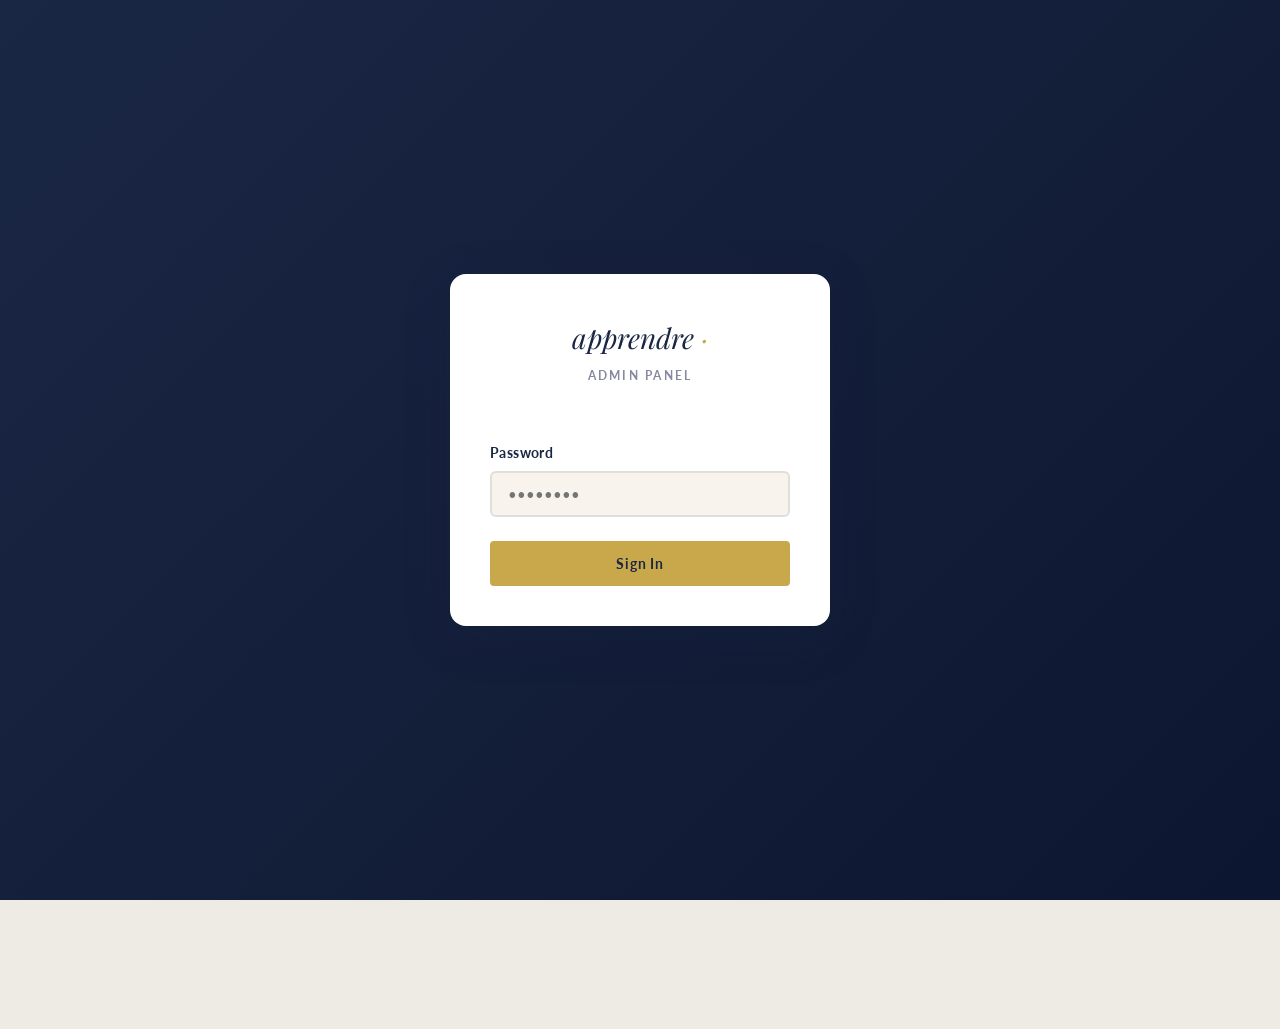
==== admin.html @ 5c2a2ac6 "Initial website build" ====
<!DOCTYPE html>
<html lang="en">
<head>
  <meta charset="UTF-8" />
  <meta name="viewport" content="width=device-width, initial-scale=1.0" />
  <title>Admin — Apprendre</title>
  <!-- Prevent search engines from indexing this page -->
  <meta name="robots" content="noindex, nofollow" />
  <link rel="stylesheet" href="css/style.css" />
  <style>
    /* ── Admin layout ── */
    body { background: #eeeae4; margin: 0; padding: 0; }

    .admin-layout {
      display: grid;
      grid-template-columns: 240px 1fr;
      min-height: 100vh;
    }

    /* ── Sidebar ── */
    .admin-sidebar {
      background: var(--navy);
      position: fixed;
      top: 0; left: 0;
      height: 100vh;
      width: 240px;
      display: flex;
      flex-direction: column;
      overflow-y: auto;
      z-index: 100;
    }

    .sidebar-logo {
      padding: 1.5rem 1.75rem 1.25rem;
      border-bottom: 1px solid rgba(201,168,76,.15);
      font-family: 'Playfair Display', serif;
      font-size: 1.3rem;
      color: var(--cream);
      font-style: italic;
      letter-spacing: .01em;
    }
    .sidebar-logo span { color: var(--gold); }
    .sidebar-logo small {
      display: block;
      font-family: 'Lato', sans-serif;
      font-size: .68rem;
      font-style: normal;
      font-weight: 700;
      letter-spacing: .18em;
      text-transform: uppercase;
      color: rgba(248,244,237,.35);
      margin-top: .2rem;
    }

    .sidebar-nav { padding: 1.25rem 0; flex: 1; }
    .sidebar-nav-label {
      font-size: .68rem; font-weight: 700; letter-spacing: .18em;
      text-transform: uppercase; color: rgba(248,244,237,.3);
      padding: 1rem 1.75rem .4rem;
    }
    .sidebar-nav a {
      display: flex; align-items: center; gap: .7rem;
      padding: .7rem 1.75rem;
      color: rgba(248,244,237,.6);
      font-size: .875rem; font-weight: 400;
      transition: all var(--transition);
      text-decoration: none;
    }
    .sidebar-nav a:hover, .sidebar-nav a.active {
      background: rgba(201,168,76,.1);
      color: var(--gold);
      border-right: 3px solid var(--gold);
    }
    .sidebar-nav .nav-icon { font-size: 1rem; flex-shrink: 0; }

    .sidebar-bottom {
      border-top: 1px solid rgba(255,255,255,.07);
      padding: .75rem 0;
    }
    .sidebar-bottom a {
      display: flex; align-items: center; gap: .7rem;
      padding: .65rem 1.75rem;
      color: rgba(248,244,237,.5);
      font-size: .875rem;
      transition: color var(--transition);
      text-decoration: none;
    }
    .sidebar-bottom a:hover { color: var(--gold); }

    /* ── Main content ── */
    .admin-main {
      margin-left: 240px;
      display: flex;
      flex-direction: column;
      min-height: 100vh;
    }

    .admin-topbar {
      background: var(--white);
      padding: 1rem 2rem;
      display: flex;
      align-items: center;
      justify-content: space-between;
      box-shadow: 0 1px 0 rgba(26,39,68,.07);
      position: sticky;
      top: 0;
      z-index: 50;
    }
    .admin-topbar h1 { font-size: 1.25rem; color: var(--navy); }
    .topbar-user {
      display: flex; align-items: center; gap: .75rem;
      font-size: .85rem; color: var(--text-light);
    }
    .topbar-avatar {
      width: 34px; height: 34px; border-radius: 50%;
      background: var(--navy);
      display: flex; align-items: center; justify-content: center;
      color: var(--gold);
      font-family: 'Playfair Display', serif;
      font-weight: 700; font-size: 1rem;
    }

    .admin-content { padding: 2rem; flex: 1; }

    .admin-section { display: none; }
    .admin-section.active { display: block; }

    /* ── Stat cards ── */
    .stats-grid {
      display: grid;
      grid-template-columns: repeat(auto-fit, minmax(180px, 1fr));
      gap: 1.25rem;
      margin-bottom: 2rem;
    }
    .stat-card {
      background: var(--white); border-radius: 10px;
      padding: 1.5rem; box-shadow: var(--shadow-sm);
      display: flex; align-items: center; gap: 1rem;
    }
    .stat-card-icon {
      width: 48px; height: 48px; border-radius: 10px;
      display: flex; align-items: center; justify-content: center;
      font-size: 1.4rem; flex-shrink: 0;
    }
    .icon-navy  { background: rgba(26,39,68,.08); }
    .icon-gold  { background: rgba(201,168,76,.12); }
    .icon-blue  { background: rgba(59,130,246,.1); }
    .icon-amber { background: rgba(234,179,8,.1); }
    .stat-card-value {
      font-family: 'Playfair Display', serif;
      font-size: 1.75rem; color: var(--navy); line-height: 1;
    }
    .stat-card-label { font-size: .78rem; color: var(--text-light); margin-top: .2rem; }

    /* ── Table card ── */
    .table-card {
      background: var(--white);
      border-radius: 10px;
      box-shadow: var(--shadow-sm);
      overflow: hidden;
    }
    .table-card-header {
      display: flex; align-items: center; justify-content: space-between;
      padding: 1.1rem 1.5rem;
      border-bottom: 1px solid rgba(26,39,68,.06);
      flex-wrap: wrap; gap: .75rem;
    }
    .table-card-header h3 { font-size: 1rem; color: var(--navy); }

    .table-card-actions { display: flex; gap: .6rem; align-items: center; }

    .table-wrap { overflow-x: auto; }

    table { width: 100%; border-collapse: collapse; }
    thead th {
      font-size: .72rem; font-weight: 700; letter-spacing: .1em;
      text-transform: uppercase; color: var(--text-light);
      padding: .75rem 1.25rem; text-align: left;
      background: rgba(26,39,68,.02);
      border-bottom: 1px solid rgba(26,39,68,.06);
      white-space: nowrap;
    }
    tbody td {
      padding: .9rem 1.25rem;
      font-size: .875rem; color: var(--text-mid);
      border-bottom: 1px solid rgba(26,39,68,.04);
      vertical-align: middle;
    }
    tbody tr:last-child td { border-bottom: none; }
    tbody tr:hover { background: rgba(201,168,76,.03); }

    .course-title-cell strong { color: var(--navy); font-size: .9rem; display: block; }
    .course-title-cell span   { font-size: .78rem; color: var(--text-light); }

    /* ── Inline badges ── */
    .badge-sm {
      display: inline-block; padding: .15rem .55rem; border-radius: 20px;
      font-size: .68rem; font-weight: 700; letter-spacing: .04em; text-transform: uppercase;
    }
    .badge-sm.delf            { background: rgba(201,168,76,.14); color: #7a5500; }
    .badge-sm.casual          { background: rgba(34,197,94,.1);   color: #166534; }
    .badge-sm.school-tutoring { background: rgba(139,92,246,.1);  color: #5b21b6; }
    .badge-sm.tef             { background: rgba(59,130,246,.1);  color: #1e40af; }
    .badge-sm.type-ongoing-batch { background: rgba(26,39,68,.08); color: var(--navy); }
    .badge-sm.type-individual    { background: rgba(59,130,246,.08); color: #1e40af; }
    .badge-sm.type-upcoming      { background: rgba(234,179,8,.1);  color: #92400e; }

    .badge-open   { background: rgba(34,197,94,.12); color: #166534; }
    .badge-closed { background: rgba(239,68,68,.08); color: #b91c1c; }

    /* ── Action buttons ── */
    .action-btns { display: flex; gap: .4rem; }
    .action-btn {
      padding: .28rem .65rem; font-size: .75rem;
      border-radius: 4px; cursor: pointer;
      border: 1px solid transparent; font-weight: 700;
      transition: all var(--transition); font-family: 'Lato', sans-serif;
    }
    .action-btn-edit   { background: rgba(26,39,68,.07); color: var(--navy); border-color: rgba(26,39,68,.1); }
    .action-btn-delete { background: rgba(239,68,68,.07); color: #b91c1c;    border-color: rgba(239,68,68,.12); }
    .action-btn-edit:hover   { background: var(--navy); color: var(--white); }
    .action-btn-delete:hover { background: #b91c1c; color: var(--white); }

    /* ── Toggle switch ── */
    .toggle-wrap { display: flex; align-items: center; gap: .75rem; }
    .toggle-wrap label { font-size: .875rem; color: var(--text-mid); font-weight: 400; cursor: pointer; }
    .toggle { position: relative; display: inline-block; width: 44px; height: 24px; flex-shrink: 0; }
    .toggle input { opacity: 0; width: 0; height: 0; }
    .toggle-slider {
      position: absolute; cursor: pointer; inset: 0;
      background: rgba(26,39,68,.15); border-radius: 24px; transition: .2s;
    }
    .toggle-slider::before {
      content: ''; position: absolute;
      height: 18px; width: 18px; left: 3px; bottom: 3px;
      background: var(--white); border-radius: 50%; transition: .2s;
      box-shadow: 0 1px 3px rgba(0,0,0,.2);
    }
    .toggle input:checked + .toggle-slider { background: var(--gold); }
    .toggle input:checked + .toggle-slider::before { transform: translateX(20px); }

    /* ── JSON Export Panel ── */
    .json-panel {
      margin-top: 2rem;
      background: var(--white);
      border-radius: 10px;
      box-shadow: var(--shadow-sm);
      overflow: hidden;
    }
    .json-panel-header {
      display: flex; align-items: center; justify-content: space-between;
      padding: 1.1rem 1.5rem;
      border-bottom: 1px solid rgba(26,39,68,.07);
    }
    .json-panel-header h3 { font-size: 1rem; color: var(--navy); }
    .json-close {
      background: none; border: none; font-size: 1.5rem;
      cursor: pointer; color: var(--text-light); line-height: 1;
      padding: 0; transition: color var(--transition);
    }
    .json-close:hover { color: var(--navy); }
    .json-note {
      background: rgba(201,168,76,.07);
      border-left: 4px solid var(--gold);
      padding: 1rem 1.5rem;
      font-size: .875rem;
      color: var(--text-mid);
      line-height: 1.65;
    }
    .json-note strong { color: var(--navy); }
    .json-note code {
      background: rgba(26,39,68,.08);
      padding: .1rem .35rem;
      border-radius: 3px;
      font-size: .85em;
      color: var(--navy);
    }
    .json-textarea {
      display: block;
      width: 100%;
      height: 340px;
      font-family: 'Courier New', Courier, monospace;
      font-size: .8rem;
      padding: 1.25rem 1.5rem;
      border: none;
      border-top: 1px solid rgba(26,39,68,.07);
      border-bottom: 1px solid rgba(26,39,68,.07);
      resize: vertical;
      color: var(--text-dark);
      background: rgba(26,39,68,.015);
      outline: none;
      line-height: 1.55;
      box-sizing: border-box;
    }
    .json-actions {
      display: flex; gap: .75rem;
      padding: 1.1rem 1.5rem;
      justify-content: flex-end;
    }

    /* ── Login overlay ── */
    #loginOverlay {
      position: fixed; inset: 0;
      background: linear-gradient(135deg, var(--navy) 0%, #0d1630 100%);
      display: flex; align-items: center; justify-content: center;
      z-index: 9999; padding: 1rem;
    }
    #loginBox {
      background: var(--white);
      border-radius: 16px;
      padding: 2.5rem;
      width: 100%;
      max-width: 380px;
      box-shadow: var(--shadow-lg);
    }
    .login-logo {
      text-align: center;
      margin-bottom: 2rem;
    }
    .login-logo .brand {
      font-family: 'Playfair Display', serif;
      font-size: 1.75rem;
      color: var(--navy);
      font-style: italic;
    }
    .login-logo .brand span { color: var(--gold); }
    .login-logo p {
      font-size: .78rem;
      font-weight: 700;
      letter-spacing: .18em;
      text-transform: uppercase;
      color: var(--text-light);
      margin-top: .2rem;
    }

    .login-error {
      font-size: .82rem;
      color: #b91c1c;
      text-align: center;
      min-height: 1.2em;
      margin-bottom: .5rem;
    }

    @keyframes shake {
      0%, 100% { transform: translateX(0); }
      20%       { transform: translateX(-8px); }
      40%       { transform: translateX(8px); }
      60%       { transform: translateX(-5px); }
      80%       { transform: translateX(5px); }
    }
    .shake { animation: shake .45s ease; }

    /* ── Modal ── */
    .modal-overlay {
      position: fixed; inset: 0;
      background: rgba(10,15,30,.6);
      z-index: 2000;
      display: none; align-items: center; justify-content: center; padding: 1rem;
    }
    .modal-overlay.open { display: flex; }
    .modal {
      background: var(--white); border-radius: 12px;
      width: 100%; max-width: 580px;
      max-height: 90vh; overflow-y: auto;
      box-shadow: var(--shadow-lg);
    }
    .modal-header {
      display: flex; align-items: center; justify-content: space-between;
      padding: 1.35rem 1.75rem;
      border-bottom: 1px solid rgba(26,39,68,.08);
      position: sticky; top: 0; background: var(--white); z-index: 1;
    }
    .modal-header h3 { font-size: 1.15rem; color: var(--navy); }
    .modal-close {
      background: none; border: none; font-size: 1.5rem;
      cursor: pointer; color: var(--text-light); line-height: 1; padding: 0;
    }
    .modal-close:hover { color: var(--navy); }
    .modal-body { padding: 1.75rem; }
    .modal-footer {
      padding: 1.1rem 1.75rem;
      border-top: 1px solid rgba(26,39,68,.08);
      display: flex; justify-content: flex-end; gap: .6rem;
    }

    /* ── Responsive ── */
    @media (max-width: 768px) {
      .admin-layout { grid-template-columns: 1fr; }
      .admin-sidebar { width: 100%; height: auto; position: relative; }
      .admin-main { margin-left: 0; }
    }
  </style>
</head>
<body>

  <!-- ════════════════════════════════════════════════
       LOGIN OVERLAY
       Password: apprendre2026
       Stored as SHA-256: 0495c2807471a7ac98d62ff6d716cfb844ec7304da061660eccb9801cb75e054
       To change password: run sha256('new-password') in DevTools and update PASS_HASH below
  ═════════════════════════════════════════════════ -->
  <div id="loginOverlay">
    <div id="loginBox">
      <div class="login-logo">
        <div class="brand"><em>apprendre</em> <span>·</span></div>
        <p>Admin Panel</p>
      </div>
      <form id="loginForm" novalidate autocomplete="off">
        <div class="login-error" id="loginError"></div>
        <div class="form-group">
          <label for="adminPass">Password</label>
          <input type="password" id="adminPass" placeholder="••••••••"
            autocomplete="current-password" required />
        </div>
        <button type="submit" class="btn btn-primary" style="width:100%;margin-top:.25rem" id="loginBtn">
          Sign In
        </button>
      </form>
    </div>
  </div>

  <!-- ════════════════════════════════════════════════
       ADMIN SHELL (hidden until authenticated)
  ═════════════════════════════════════════════════ -->
  <div class="admin-layout" id="adminShell" style="visibility:hidden">

    <!-- Sidebar -->
    <aside class="admin-sidebar">
      <div class="sidebar-logo">
        <em>apprendre</em> <span>·</span>
        <small>Admin Panel</small>
      </div>
      <nav class="sidebar-nav">
        <p class="sidebar-nav-label">Main</p>
        <a href="#" data-section="dashboardSection" class="active">
          <span class="nav-icon">📊</span> Dashboard
        </a>
        <a href="#" data-section="coursesSection">
          <span class="nav-icon">📚</span> Courses
        </a>
      </nav>
      <div class="sidebar-bottom">
        <a href="index.html" target="_blank" rel="noopener">
          <span class="nav-icon">🌐</span> View Site
        </a>
        <a href="#" onclick="logout(); return false;">
          <span class="nav-icon">🚪</span> Sign Out
        </a>
      </div>
    </aside>

    <!-- Main -->
    <main class="admin-main">

      <div class="admin-topbar">
        <h1 id="adminPageTitle">Dashboard</h1>
        <div class="topbar-user">
          <span>Logged in as Admin</span>
          <div class="topbar-avatar">A</div>
        </div>
      </div>

      <div class="admin-content">

        <!-- ── Dashboard ── -->
        <div class="admin-section active" id="dashboardSection">
          <div class="stats-grid">
            <div class="stat-card">
              <div class="stat-card-icon icon-navy">📚</div>
              <div>
                <div class="stat-card-value" id="statTotal">—</div>
                <div class="stat-card-label">Total Courses</div>
              </div>
            </div>
            <div class="stat-card">
              <div class="stat-card-icon icon-gold">▶</div>
              <div>
                <div class="stat-card-value" id="statOngoing">—</div>
                <div class="stat-card-label">Ongoing Batches</div>
              </div>
            </div>
            <div class="stat-card">
              <div class="stat-card-icon icon-blue">👤</div>
              <div>
                <div class="stat-card-value" id="statIndividual">—</div>
                <div class="stat-card-label">Individual Classes</div>
              </div>
            </div>
            <div class="stat-card">
              <div class="stat-card-icon icon-amber">🔜</div>
              <div>
                <div class="stat-card-value" id="statUpcoming">—</div>
                <div class="stat-card-label">Upcoming</div>
              </div>
            </div>
          </div>

          <div class="table-card">
            <div class="table-card-header">
              <h3>All Courses — Quick View</h3>
              <button class="btn btn-navy" onclick="switchSection('coursesSection')"
                style="padding:.4rem 1rem;font-size:.8rem">Manage →</button>
            </div>
            <div class="table-wrap">
              <table>
                <thead>
                  <tr>
                    <th>Title</th>
                    <th>Category</th>
                    <th>Type</th>
                    <th>Admissions</th>
                  </tr>
                </thead>
                <tbody id="dashCoursesBody">
                  <tr><td colspan="4" style="text-align:center;padding:2rem;color:var(--text-light)">Loading…</td></tr>
                </tbody>
              </table>
            </div>
          </div>
        </div>

        <!-- ── Courses ── -->
        <div class="admin-section" id="coursesSection">
          <div class="table-card">
            <div class="table-card-header">
              <h3>All Courses</h3>
              <div class="table-card-actions">
                <button class="btn btn-primary" onclick="openAddModal()"
                  style="padding:.5rem 1.1rem;font-size:.85rem">+ Add New Course</button>
                <button class="btn btn-navy" onclick="generateJson()"
                  style="padding:.5rem 1.1rem;font-size:.85rem">⬇ Generate JSON</button>
              </div>
            </div>
            <div class="table-wrap">
              <table>
                <thead>
                  <tr>
                    <th>Title</th>
                    <th>Category</th>
                    <th>Type</th>
                    <th>Date Range</th>
                    <th>Admissions</th>
                    <th>Actions</th>
                  </tr>
                </thead>
                <tbody id="adminCoursesBody">
                  <tr><td colspan="6" style="text-align:center;padding:2rem;color:var(--text-light)">Loading…</td></tr>
                </tbody>
              </table>
            </div>
          </div>

          <!-- ════════════════════════════════════════
               JSON EXPORT PANEL
               NOTE FOR DEVELOPERS:
               GitHub Pages serves static files — there is no server-side write capability.
               Clicking "Download courses.json" saves the updated JSON to your local machine.
               To publish your changes:
                 1. Download the file using the button below
                 2. Replace data/courses.json in your repository
                    (drag-and-drop on GitHub.com → your repo → data/ folder works perfectly)
                 3. Commit the change — the live site will update automatically.
          ══════════════════════════════════════════ -->
          <div id="jsonPanel" style="display:none">
            <div class="json-panel">
              <div class="json-panel-header">
                <h3>Generated courses.json</h3>
                <button class="json-close" onclick="closeJsonPanel()" aria-label="Close">&times;</button>
              </div>
              <div class="json-note">
                <strong>ℹ GitHub Pages is static</strong> — this panel cannot write files directly to the server.
                To save your changes, download the file below and commit <code>data/courses.json</code>
                to your repository. On GitHub.com you can drag-and-drop the file onto the
                <code>data/</code> folder in your repo to replace it in one step.
              </div>
              <textarea id="jsonOutput" class="json-textarea" readonly spellcheck="false"
                aria-label="Generated courses.json content"></textarea>
              <div class="json-actions">
                <button class="btn btn-outline" onclick="copyJson()"
                  style="color:var(--navy);border-color:rgba(26,39,68,.2)">
                  Copy to Clipboard
                </button>
                <button class="btn btn-primary" onclick="downloadJson()">
                  ⬇ Download courses.json
                </button>
              </div>
            </div>
          </div>

        </div>
      </div><!-- /admin-content -->
    </main>
  </div><!-- /admin-layout -->

  <!-- ════════════════════════════════════════════════
       COURSE EDIT / ADD MODAL
  ═════════════════════════════════════════════════ -->
  <div class="modal-overlay" id="courseModal" role="dialog" aria-modal="true" aria-labelledby="courseModalTitle">
    <div class="modal">
      <div class="modal-header">
        <h3 id="courseModalTitle">Add New Course</h3>
        <button class="modal-close" onclick="closeCourseModal()" aria-label="Close">&times;</button>
      </div>
      <div class="modal-body">
        <form id="courseForm" novalidate>
          <!-- Hidden: stores the ID when editing -->
          <input type="hidden" id="fId" />

          <div class="form-group">
            <label for="fTitle">Title *</label>
            <input type="text" id="fTitle" required placeholder="e.g. DELF Junior A2" />
          </div>

          <div class="form-row">
            <div class="form-group">
              <label for="fCategory">Category *</label>
              <select id="fCategory">
                <option value="delf">DELF</option>
                <option value="tef">TEF / TCF</option>
                <option value="school-tutoring">School Tutoring</option>
                <option value="casual">Casual French</option>
              </select>
            </div>
            <div class="form-group">
              <label for="fType">Type *</label>
              <select id="fType">
                <option value="ongoing-batch">Ongoing Batch</option>
                <option value="individual">Individual Class</option>
                <option value="upcoming">Upcoming</option>
              </select>
            </div>
          </div>

          <div class="form-row">
            <div class="form-group">
              <label for="fStart">Start Date</label>
              <input type="month" id="fStart" />
            </div>
            <div class="form-group">
              <label for="fEnd">End Date</label>
              <input type="month" id="fEnd" />
            </div>
          </div>

          <div class="form-group">
            <label for="fDesc">Description *</label>
            <textarea id="fDesc" rows="4" required
              placeholder="Describe the course content, goals, and structure…"></textarea>
          </div>

          <div class="form-row">
            <div class="form-group">
              <label for="fAgeGroup">Age Group *</label>
              <select id="fAgeGroup">
                <option value="junior">Junior (children)</option>
                <option value="adult">Adult</option>
                <option value="all">All ages</option>
                <option value="school">School students</option>
              </select>
            </div>
            <div class="form-group" style="display:flex;flex-direction:column;justify-content:flex-end">
              <label style="margin-bottom:.6rem">Open for Admissions</label>
              <div class="toggle-wrap">
                <label class="toggle" aria-label="Open for admissions toggle">
                  <input type="checkbox" id="fAdmission" />
                  <span class="toggle-slider"></span>
                </label>
                <label for="fAdmission" style="cursor:pointer">Currently accepting students</label>
              </div>
            </div>
          </div>

        </form>
      </div>
      <div class="modal-footer">
        <button type="button" class="btn btn-outline" onclick="closeCourseModal()"
          style="color:var(--navy);border-color:rgba(26,39,68,.2)">Cancel</button>
        <button type="submit" form="courseForm" class="btn btn-primary">Save Course</button>
      </div>
    </div>
  </div>

  <script>
    /* ============================================================
       ADMIN PANEL — all logic self-contained (no external JS deps)
       Password: apprendre2026
       SHA-256 hash stored below. To change password:
         1. Open DevTools console (F12)
         2. Run: sha256('your-new-password').then(h => console.log(h))
         3. Replace PASS_HASH with the result
    ============================================================ */

    const PASS_HASH = '0495c2807471a7ac98d62ff6d716cfb844ec7304da061660eccb9801cb75e054';

    /* ── State ── */
    let adminCourses = [];
    let editingId    = null;

    /* ── SHA-256 via Web Crypto API ── */
    async function sha256(str) {
      const buf = await crypto.subtle.digest('SHA-256', new TextEncoder().encode(str));
      return Array.from(new Uint8Array(buf))
        .map(b => b.toString(16).padStart(2, '0'))
        .join('');
    }

    /* ── Boot: check session ── */
    if (sessionStorage.getItem('admin_auth') === '1') {
      showShell();
      loadCourses();
    } else {
      document.getElementById('loginOverlay').style.display = 'flex';
    }

    /* ── Login form ── */
    document.getElementById('loginForm').addEventListener('submit', async e => {
      e.preventDefault();
      const btn = document.getElementById('loginBtn');
      const errEl = document.getElementById('loginError');
      errEl.textContent = '';
      btn.textContent = 'Checking…';
      btn.disabled = true;

      const entered = document.getElementById('adminPass').value;
      const hash    = await sha256(entered);

      if (hash === PASS_HASH) {
        sessionStorage.setItem('admin_auth', '1');
        document.getElementById('loginOverlay').style.display = 'none';
        showShell();
        await loadCourses();
      } else {
        const box = document.getElementById('loginBox');
        box.classList.add('shake');
        setTimeout(() => box.classList.remove('shake'), 500);
        errEl.textContent = 'Incorrect password. Please try again.';
        document.getElementById('adminPass').value = '';
        document.getElementById('adminPass').focus();
        btn.textContent = 'Sign In';
        btn.disabled = false;
      }
    });

    function showShell() {
      document.getElementById('adminShell').style.visibility = 'visible';
    }

    function logout() {
      sessionStorage.removeItem('admin_auth');
      location.reload();
    }

    /* ── Load courses from JSON ── */
    async function loadCourses() {
      try {
        const res  = await fetch('data/courses.json');
        if (!res.ok) throw new Error('Fetch failed');
        const data = await res.json();
        adminCourses = data.courses;
        renderDashboard();
        renderCoursesTable();
      } catch (err) {
        console.error(err);
        showToast('Could not load data/courses.json', 'error');
      }
    }

    /* ── Labels ── */
    const CAT_LABELS  = { delf: 'DELF', casual: 'Casual French', 'school-tutoring': 'School Tutoring', tef: 'TEF / TCF' };
    const TYPE_LABELS = { 'ongoing-batch': 'Ongoing Batch', individual: 'Individual', upcoming: 'Upcoming' };

    /* ── Dashboard ── */
    function renderDashboard() {
      document.getElementById('statTotal').textContent      = adminCourses.length;
      document.getElementById('statOngoing').textContent    = adminCourses.filter(c => c.type === 'ongoing-batch').length;
      document.getElementById('statIndividual').textContent = adminCourses.filter(c => c.type === 'individual').length;
      document.getElementById('statUpcoming').textContent   = adminCourses.filter(c => c.type === 'upcoming').length;

      const tbody = document.getElementById('dashCoursesBody');
      tbody.innerHTML = adminCourses.map(c => `
        <tr>
          <td><strong style="color:var(--navy)">${c.title}</strong></td>
          <td><span class="badge-sm ${c.category}">${CAT_LABELS[c.category] || c.category}</span></td>
          <td><span class="badge-sm type-${c.type}">${TYPE_LABELS[c.type] || c.type}</span></td>
          <td>
            <span class="badge badge-sm ${c.openForAdmission ? 'badge-open badge-active' : 'badge-closed badge-inactive'}">
              ${c.openForAdmission ? 'Open' : 'Closed'}
            </span>
          </td>
        </tr>`).join('');
    }

    /* ── Courses table ── */
    function renderCoursesTable() {
      const tbody = document.getElementById('adminCoursesBody');
      if (adminCourses.length === 0) {
        tbody.innerHTML = '<tr><td colspan="6" style="text-align:center;padding:2rem;color:var(--text-light)">No courses yet. Click "+ Add New Course" to begin.</td></tr>';
        return;
      }
      tbody.innerHTML = adminCourses.map(c => `
        <tr>
          <td class="course-title-cell">
            <strong>${c.title}</strong>
            <span>${truncate(c.description, 60)}</span>
          </td>
          <td><span class="badge-sm ${c.category}">${CAT_LABELS[c.category] || c.category}</span></td>
          <td><span class="badge-sm type-${c.type}">${TYPE_LABELS[c.type] || c.type}</span></td>
          <td style="white-space:nowrap;font-size:.82rem">${fmtDateRange(c.startDate, c.endDate)}</td>
          <td>
            <span class="badge ${c.openForAdmission ? 'badge-active' : 'badge-inactive'}">
              ${c.openForAdmission ? 'Open' : 'Closed'}
            </span>
          </td>
          <td>
            <div class="action-btns">
              <button class="action-btn action-btn-edit"   onclick="openEditModal(${c.id})">Edit</button>
              <button class="action-btn action-btn-delete" onclick="deleteCourse(${c.id})">Delete</button>
            </div>
          </td>
        </tr>`).join('');
    }

    /* ── Helpers ── */
    function truncate(str, n) {
      return str && str.length > n ? str.slice(0, n) + '…' : (str || '');
    }

    function fmtDateRange(start, end) {
      if (!start && !end) return '—';
      const months = ['Jan','Feb','Mar','Apr','May','Jun','Jul','Aug','Sep','Oct','Nov','Dec'];
      const fmt = ym => {
        if (!ym) return null;
        const [y, m] = ym.split('-');
        return `${months[parseInt(m, 10) - 1]} ${y}`;
      };
      const s = fmt(start), e = fmt(end);
      return (s && e) ? `${s} – ${e}` : (s || e || '—');
    }

    /* ── Modal: Add ── */
    function openAddModal() {
      editingId = null;
      document.getElementById('courseModalTitle').textContent = 'Add New Course';
      document.getElementById('courseForm').reset();
      document.getElementById('fId').value = '';
      document.getElementById('courseModal').classList.add('open');
      setTimeout(() => document.getElementById('fTitle').focus(), 60);
    }

    /* ── Modal: Edit ── */
    function openEditModal(id) {
      const c = adminCourses.find(x => x.id === id);
      if (!c) return;
      editingId = id;
      document.getElementById('courseModalTitle').textContent = 'Edit Course';
      document.getElementById('fId').value          = c.id;
      document.getElementById('fTitle').value       = c.title;
      document.getElementById('fCategory').value    = c.category;
      document.getElementById('fType').value        = c.type;
      document.getElementById('fStart').value       = c.startDate || '';
      document.getElementById('fEnd').value         = c.endDate   || '';
      document.getElementById('fDesc').value        = c.description;
      document.getElementById('fAdmission').checked = !!c.openForAdmission;
      document.getElementById('fAgeGroup').value    = c.ageGroup || 'all';
      document.getElementById('courseModal').classList.add('open');
      setTimeout(() => document.getElementById('fTitle').focus(), 60);
    }

    function closeCourseModal() {
      document.getElementById('courseModal').classList.remove('open');
      editingId = null;
    }

    /* Close modal on backdrop click or Escape */
    document.getElementById('courseModal').addEventListener('click', e => {
      if (e.target === e.currentTarget) closeCourseModal();
    });
    document.addEventListener('keydown', e => {
      if (e.key === 'Escape') closeCourseModal();
    });

    /* ── Save course (add or update) ── */
    document.getElementById('courseForm').addEventListener('submit', e => {
      e.preventDefault();

      const title = document.getElementById('fTitle').value.trim();
      const desc  = document.getElementById('fDesc').value.trim();

      if (!title) { showToast('Course title is required.', 'error'); return; }
      if (!desc)  { showToast('Description is required.', 'error'); return; }

      const nextId = editingId || (adminCourses.length
        ? Math.max(...adminCourses.map(c => c.id)) + 1
        : 1);

      const course = {
        id:               nextId,
        title,
        category:         document.getElementById('fCategory').value,
        type:             document.getElementById('fType').value,
        startDate:        document.getElementById('fStart').value || null,
        endDate:          document.getElementById('fEnd').value   || null,
        description:      desc,
        openForAdmission: document.getElementById('fAdmission').checked,
        ageGroup:         document.getElementById('fAgeGroup').value,
      };

      if (editingId) {
        const idx = adminCourses.findIndex(c => c.id === editingId);
        if (idx > -1) adminCourses[idx] = course;
      } else {
        adminCourses.push(course);
      }

      closeCourseModal();
      renderDashboard();
      renderCoursesTable();
      showToast(
        editingId ? 'Course updated. Click "Generate JSON" to export.' : 'Course added. Click "Generate JSON" to export.',
        'success'
      );
    });

    /* ── Delete course ── */
    function deleteCourse(id) {
      const c = adminCourses.find(x => x.id === id);
      if (!c) return;
      if (!confirm(`Delete "${c.title}"?\n\nThis removes it from the admin view. Generate and commit the new JSON to make it permanent.`)) return;
      adminCourses = adminCourses.filter(x => x.id !== id);
      renderDashboard();
      renderCoursesTable();
      showToast('Course removed. Generate JSON to export your changes.', 'success');
    }

    /* ── Generate JSON ── */
    function generateJson() {
      const json = JSON.stringify({ courses: adminCourses }, null, 2);
      document.getElementById('jsonOutput').value = json;
      const panel = document.getElementById('jsonPanel');
      panel.style.display = 'block';
      switchSection('coursesSection'); // make sure we're on courses tab
      setTimeout(() => panel.scrollIntoView({ behavior: 'smooth', block: 'start' }), 50);
    }

    function closeJsonPanel() {
      document.getElementById('jsonPanel').style.display = 'none';
    }

    function copyJson() {
      const ta = document.getElementById('jsonOutput');
      ta.select();
      try {
        navigator.clipboard.writeText(ta.value).then(() => {
          showToast('Copied to clipboard!', 'success');
        });
      } catch {
        document.execCommand('copy');
        showToast('Copied to clipboard!', 'success');
      }
    }

    function downloadJson() {
      const json = document.getElementById('jsonOutput').value;
      if (!json) { showToast('Generate the JSON first.', 'error'); return; }
      const blob = new Blob([json], { type: 'application/json' });
      const url  = URL.createObjectURL(blob);
      const a    = document.createElement('a');
      a.href     = url;
      a.download = 'courses.json';
      document.body.appendChild(a);
      a.click();
      document.body.removeChild(a);
      URL.revokeObjectURL(url);
      showToast('Downloaded! Replace data/courses.json in your GitHub repo.', 'success');
    }

    /* ── Sidebar navigation ── */
    document.querySelectorAll('[data-section]').forEach(link => {
      link.addEventListener('click', e => {
        e.preventDefault();
        switchSection(link.dataset.section);
      });
    });

    function switchSection(id) {
      document.querySelectorAll('.admin-section').forEach(s => s.classList.remove('active'));
      document.querySelectorAll('[data-section]').forEach(a => a.classList.remove('active'));
      const section = document.getElementById(id);
      const link    = document.querySelector(`[data-section="${id}"]`);
      if (section) section.classList.add('active');
      if (link)    link.classList.add('active');
      document.getElementById('adminPageTitle').textContent =
        id === 'dashboardSection' ? 'Dashboard' : 'Courses';
    }

    /* ── Toast notifications ── */
    function showToast(message, type = 'info') {
      let container = document.querySelector('.toast-container');
      if (!container) {
        container = document.createElement('div');
        container.className = 'toast-container';
        document.body.appendChild(container);
      }
      const t = document.createElement('div');
      t.className   = `toast ${type}`;
      t.textContent = message;
      container.appendChild(t);
      setTimeout(() => {
        t.style.opacity   = '0';
        t.style.transform = 'translateX(100%)';
        t.style.transition = 'all .3s ease';
        setTimeout(() => t.remove(), 300);
      }, 3800);
    }
  </script>
</body>
</html>
---- css/style.css ----
/* ============================================================
   APPRENDRE — French Coaching Website
   Palette: Navy #1a2744 | Cream #f8f4ed | Gold #c9a84c
   Fonts: Playfair Display (headings) | Lato (body)
   ============================================================ */

@import url('https://fonts.googleapis.com/css2?family=Playfair+Display:ital,wght@0,400;0,600;0,700;1,400&family=Lato:wght@300;400;700&display=swap');

/* ── Reset & Base ── */
*, *::before, *::after { box-sizing: border-box; margin: 0; padding: 0; }

:root {
  --navy:  #1a2744;
  --cream: #f8f4ed;
  --gold:  #c9a84c;
  --navy-light: #263660;
  --gold-light: #e2c078;
  --text-dark: #1a1a2e;
  --text-mid:  #4a4a6a;
  --text-light: #8888a0;
  --white: #ffffff;
  --shadow-sm: 0 2px 8px rgba(26,39,68,.08);
  --shadow-md: 0 6px 24px rgba(26,39,68,.12);
  --shadow-lg: 0 12px 48px rgba(26,39,68,.18);
  --radius: 10px;
  --transition: .25s ease;
}

html { scroll-behavior: smooth; }

body {
  font-family: 'Lato', sans-serif;
  font-weight: 400;
  font-size: 16px;
  line-height: 1.7;
  color: var(--text-dark);
  background: var(--cream);
}

h1, h2, h3, h4, h5, h6 {
  font-family: 'Playfair Display', serif;
  line-height: 1.25;
  color: var(--navy);
}

a { color: var(--gold); text-decoration: none; transition: color var(--transition); }
a:hover { color: var(--gold-light); }

img { max-width: 100%; display: block; }
ul { list-style: none; }

.container {
  width: 90%;
  max-width: 1200px;
  margin: 0 auto;
}

/* ── Utility ── */
.section-label {
  font-family: 'Lato', sans-serif;
  font-size: .75rem;
  font-weight: 700;
  letter-spacing: .2em;
  text-transform: uppercase;
  color: var(--gold);
  margin-bottom: .5rem;
}

.section-title {
  font-size: clamp(1.75rem, 3vw, 2.5rem);
  margin-bottom: 1rem;
}

.section-subtitle {
  font-size: 1.05rem;
  color: var(--text-mid);
  max-width: 560px;
}

.text-center { text-align: center; }
.text-center .section-subtitle { margin: 0 auto; }

.divider {
  width: 60px;
  height: 3px;
  background: var(--gold);
  margin: 1rem 0 1.5rem;
}
.text-center .divider { margin: 1rem auto 1.5rem; }

/* ── Buttons ── */
.btn {
  display: inline-flex;
  align-items: center;
  justify-content: center;
  padding: .75rem 2rem;
  min-height: 44px;
  border-radius: 4px;
  font-family: 'Lato', sans-serif;
  font-size: .9rem;
  font-weight: 700;
  letter-spacing: .05em;
  cursor: pointer;
  border: 2px solid transparent;
  transition: all var(--transition);
  text-align: center;
}

.btn-primary {
  background: var(--gold);
  color: var(--navy);
  border-color: var(--gold);
}
.btn-primary:hover {
  background: var(--gold-light);
  border-color: var(--gold-light);
  color: var(--navy);
  transform: translateY(-2px);
  box-shadow: var(--shadow-md);
}

.btn-outline {
  background: transparent;
  color: var(--white);
  border-color: var(--white);
}
.btn-outline:hover {
  background: var(--white);
  color: var(--navy);
  transform: translateY(-2px);
}

.btn-navy {
  background: var(--navy);
  color: var(--white);
  border-color: var(--navy);
}
.btn-navy:hover {
  background: var(--navy-light);
  border-color: var(--navy-light);
  color: var(--white);
  transform: translateY(-2px);
  box-shadow: var(--shadow-md);
}

/* ── Navigation ── */
.navbar {
  position: fixed;
  top: 0; left: 0; right: 0;
  z-index: 1000;
  background: var(--navy);
  padding: 0;
  transition: box-shadow var(--transition);
}
.navbar.scrolled { box-shadow: var(--shadow-lg); }

.navbar .container {
  display: flex;
  align-items: center;
  justify-content: space-between;
  height: 72px;
}

.navbar-brand {
  font-family: 'Playfair Display', serif;
  font-size: 1.5rem;
  color: var(--cream) !important;
  font-style: italic;
}
.navbar-brand span { color: var(--gold); }

.navbar-links {
  display: flex;
  align-items: center;
  gap: 2rem;
}
.navbar-links a {
  font-size: .9rem;
  font-weight: 700;
  letter-spacing: .05em;
  color: rgba(248,244,237,.75);
  text-transform: uppercase;
  transition: color var(--transition);
}
.navbar-links a:hover,
.navbar-links a.active { color: var(--gold); }

.navbar-cta { margin-left: 1rem; }

.hamburger {
  display: none;
  flex-direction: column;
  gap: 5px;
  cursor: pointer;
  background: none;
  border: none;
  padding: 10px;
  min-width: 44px;
  min-height: 44px;
  align-items: center;
  justify-content: center;
}
.hamburger span {
  display: block;
  width: 24px;
  height: 2px;
  background: var(--cream);
  transition: all var(--transition);
}

/* Hamburger → X when menu is open */
.hamburger[aria-expanded="true"] span:nth-child(1) { transform: translateY(7px) rotate(45deg); }
.hamburger[aria-expanded="true"] span:nth-child(2) { opacity: 0; transform: scaleX(0); }
.hamburger[aria-expanded="true"] span:nth-child(3) { transform: translateY(-7px) rotate(-45deg); }

/* ── Hero ── */
.hero {
  min-height: 100vh;
  background: linear-gradient(135deg, var(--navy) 0%, #0f1a3d 100%);
  display: flex;
  align-items: center;
  position: relative;
  overflow: hidden;
  padding: 100px 0 60px;
}

.hero::before {
  content: '';
  position: absolute;
  inset: 0;
  background:
    radial-gradient(ellipse at 70% 50%, rgba(201,168,76,.07) 0%, transparent 60%),
    url("data:image/svg+xml,%3Csvg width='60' height='60' viewBox='0 0 60 60' xmlns='http://www.w3.org/2000/svg'%3E%3Cg fill='none' fill-rule='evenodd'%3E%3Cg fill='%23c9a84c' fill-opacity='0.03'%3E%3Cpath d='M36 34v-4h-2v4h-4v2h4v4h2v-4h4v-2h-4zm0-30V0h-2v4h-4v2h4v4h2V6h4V4h-4zM6 34v-4H4v4H0v2h4v4h2v-4h4v-2H6zM6 4V0H4v4H0v2h4v4h2V6h4V4H6z'/%3E%3C/g%3E%3C/g%3E%3C/svg%3E");
}

.hero-content {
  position: relative;
  display: grid;
  grid-template-columns: 1fr 1fr;
  align-items: center;
  gap: 4rem;
}

.hero-text .section-label { font-size: .8rem; }

.hero-title {
  font-size: clamp(2.25rem, 5vw, 3.5rem);
  color: var(--cream);
  margin-bottom: 1.25rem;
}
.hero-title em { color: var(--gold); font-style: italic; }

.hero-description {
  font-size: 1.1rem;
  color: rgba(248,244,237,.75);
  margin-bottom: 2rem;
  max-width: 480px;
}

.hero-actions { display: flex; gap: 1rem; flex-wrap: wrap; }

.hero-stats {
  display: flex;
  gap: 2rem;
  margin-top: 2.5rem;
  padding-top: 2rem;
  border-top: 1px solid rgba(201,168,76,.2);
}
.stat-value {
  font-family: 'Playfair Display', serif;
  font-size: 2rem;
  color: var(--gold);
  line-height: 1;
}
.stat-label {
  font-size: .8rem;
  color: rgba(248,244,237,.6);
  letter-spacing: .05em;
  text-transform: uppercase;
  margin-top: .25rem;
}

.hero-visual {
  position: relative;
  display: flex;
  justify-content: center;
}

.hero-card {
  background: rgba(255,255,255,.06);
  border: 1px solid rgba(201,168,76,.25);
  border-radius: 16px;
  padding: 2.5rem;
  backdrop-filter: blur(10px);
  max-width: 380px;
  width: 100%;
}

.hero-card-flag {
  font-size: 3rem;
  margin-bottom: 1rem;
}

.hero-card h3 {
  color: var(--cream);
  font-size: 1.25rem;
  margin-bottom: .5rem;
}

.hero-card p {
  color: rgba(248,244,237,.65);
  font-size: .9rem;
  margin-bottom: 1.5rem;
}

.level-badges {
  display: flex;
  gap: .5rem;
  flex-wrap: wrap;
}
.level-badge {
  padding: .3rem .75rem;
  border-radius: 20px;
  font-size: .75rem;
  font-weight: 700;
  letter-spacing: .05em;
}
.level-badge.a1, .level-badge.a2 {
  background: rgba(201,168,76,.15);
  color: var(--gold);
  border: 1px solid rgba(201,168,76,.3);
}
.level-badge.b1, .level-badge.b2 {
  background: rgba(255,255,255,.08);
  color: rgba(248,244,237,.8);
  border: 1px solid rgba(255,255,255,.15);
}
.level-badge.c1, .level-badge.c2 {
  background: rgba(26,39,68,.5);
  color: rgba(248,244,237,.6);
  border: 1px solid rgba(255,255,255,.1);
}

/* ── Sections ── */
section { padding: 80px 0; }
section:nth-child(even) { background: var(--white); }

/* ── Features ── */
.features-grid {
  display: grid;
  grid-template-columns: repeat(auto-fit, minmax(240px, 1fr));
  gap: 2rem;
  margin-top: 3rem;
}

.feature-card {
  padding: 2rem;
  border-radius: var(--radius);
  background: var(--cream);
  border: 1px solid rgba(26,39,68,.06);
  transition: all var(--transition);
}
section:nth-child(even) .feature-card { background: var(--cream); }

.feature-card:hover {
  transform: translateY(-4px);
  box-shadow: var(--shadow-md);
  border-color: rgba(201,168,76,.3);
}

.feature-icon {
  font-size: 2.25rem;
  margin-bottom: 1rem;
}

.feature-card h3 {
  font-size: 1.15rem;
  margin-bottom: .5rem;
}

.feature-card p {
  font-size: .9rem;
  color: var(--text-mid);
}

/* ── Course Cards ── */
.courses-grid {
  display: grid;
  grid-template-columns: repeat(auto-fill, minmax(300px, 1fr));
  gap: 1.75rem;
  margin-top: 3rem;
}

.course-card {
  background: var(--white);
  border-radius: var(--radius);
  overflow: hidden;
  box-shadow: var(--shadow-sm);
  transition: all var(--transition);
  display: flex;
  flex-direction: column;
}

.course-card:hover {
  transform: translateY(-5px);
  box-shadow: var(--shadow-lg);
}

.course-card-image {
  height: 180px;
  background: linear-gradient(135deg, var(--navy) 0%, var(--navy-light) 100%);
  display: flex;
  align-items: center;
  justify-content: center;
  font-size: 3.5rem;
  position: relative;
}

.course-level-badge {
  position: absolute;
  top: 12px;
  right: 12px;
  background: var(--gold);
  color: var(--navy);
  font-size: .7rem;
  font-weight: 700;
  padding: .25rem .65rem;
  border-radius: 20px;
  letter-spacing: .05em;
}

.course-card-body {
  padding: 1.5rem;
  flex: 1;
  display: flex;
  flex-direction: column;
}

.course-card-body h3 {
  font-size: 1.15rem;
  margin-bottom: .5rem;
}

.course-card-body p {
  font-size: .875rem;
  color: var(--text-mid);
  margin-bottom: 1rem;
  flex: 1;
}

.course-meta {
  display: flex;
  gap: 1rem;
  font-size: .8rem;
  color: var(--text-light);
  margin-bottom: 1.25rem;
}
.course-meta span { display: flex; align-items: center; gap: .3rem; }

.course-card-footer {
  display: flex;
  align-items: center;
  justify-content: space-between;
  padding: 1rem 1.5rem;
  border-top: 1px solid rgba(26,39,68,.06);
}

.course-price {
  font-family: 'Playfair Display', serif;
  font-size: 1.35rem;
  color: var(--navy);
}
.course-price span {
  font-family: 'Lato', sans-serif;
  font-size: .75rem;
  color: var(--text-light);
  font-weight: 400;
}

/* ── Filter Bar ── */
.filter-bar {
  display: flex;
  gap: .75rem;
  flex-wrap: wrap;
  margin-bottom: 2rem;
}

.filter-btn {
  padding: .5rem 1.25rem;
  min-height: 44px;
  border-radius: 25px;
  font-size: .85rem;
  font-weight: 700;
  cursor: pointer;
  border: 2px solid rgba(26,39,68,.12);
  background: transparent;
  color: var(--text-mid);
  transition: all var(--transition);
  font-family: 'Lato', sans-serif;
}
.filter-btn:hover,
.filter-btn.active {
  background: var(--navy);
  border-color: var(--navy);
  color: var(--white);
}

/* ── Testimonials ── */
.testimonials-grid {
  display: grid;
  grid-template-columns: repeat(auto-fill, minmax(300px, 1fr));
  gap: 1.75rem;
  margin-top: 3rem;
}

.testimonial-card {
  background: var(--cream);
  border-radius: var(--radius);
  padding: 2rem;
  border-left: 4px solid var(--gold);
  transition: all var(--transition);
}

.testimonial-card:hover {
  transform: translateY(-3px);
  box-shadow: var(--shadow-md);
}

.testimonial-text {
  font-style: italic;
  color: var(--text-mid);
  margin-bottom: 1.25rem;
  font-size: .95rem;
}

.testimonial-author {
  display: flex;
  align-items: center;
  gap: .75rem;
}

.author-avatar {
  width: 44px;
  height: 44px;
  border-radius: 50%;
  background: var(--navy);
  display: flex;
  align-items: center;
  justify-content: center;
  color: var(--gold);
  font-family: 'Playfair Display', serif;
  font-size: 1.1rem;
  font-weight: 700;
  flex-shrink: 0;
}

.author-name {
  font-weight: 700;
  font-size: .9rem;
  color: var(--navy);
}
.author-level {
  font-size: .78rem;
  color: var(--text-light);
}

.stars { color: var(--gold); font-size: .85rem; margin-bottom: .75rem; }

/* ── About / CTA Section ── */
.cta-section {
  background: linear-gradient(135deg, var(--navy) 0%, #0f1a3d 100%) !important;
  position: relative;
  overflow: hidden;
}
.cta-section::before {
  content: '';
  position: absolute;
  inset: 0;
  background: radial-gradient(ellipse at 80% 50%, rgba(201,168,76,.08) 0%, transparent 60%);
}
.cta-section .container { position: relative; }
.cta-section .section-title { color: var(--cream); }
.cta-section .section-subtitle { color: rgba(248,244,237,.7); max-width: 540px; margin: 0 auto 2rem; }

/* ── Contact Page ── */
.contact-grid {
  display: grid;
  grid-template-columns: 1fr 1.6fr;
  gap: 3rem;
  margin-top: 3rem;
}

.contact-info h3 {
  font-size: 1.15rem;
  margin-bottom: 1rem;
}

.contact-detail {
  display: flex;
  gap: .75rem;
  align-items: flex-start;
  margin-bottom: 1.25rem;
}
.contact-detail-icon {
  font-size: 1.25rem;
  flex-shrink: 0;
  margin-top: .1rem;
}
.contact-detail-text strong { display: block; font-size: .85rem; color: var(--navy); }
.contact-detail-text span { font-size: .875rem; color: var(--text-mid); }

/* ── Forms ── */
.form-card {
  background: var(--white);
  border-radius: var(--radius);
  padding: 2.5rem;
  box-shadow: var(--shadow-md);
}

.form-group {
  margin-bottom: 1.25rem;
}

.form-group label {
  display: block;
  font-size: .85rem;
  font-weight: 700;
  color: var(--navy);
  margin-bottom: .4rem;
  letter-spacing: .03em;
}

.form-group input,
.form-group select,
.form-group textarea {
  width: 100%;
  padding: .75rem 1rem;
  border: 2px solid rgba(26,39,68,.1);
  border-radius: 6px;
  font-family: 'Lato', sans-serif;
  font-size: .95rem;
  color: var(--text-dark);
  background: var(--cream);
  transition: border-color var(--transition);
  outline: none;
}

.form-group input:focus,
.form-group select:focus,
.form-group textarea:focus {
  border-color: var(--gold);
  background: var(--white);
}

.form-group textarea { resize: vertical; min-height: 120px; }

.form-row { display: grid; grid-template-columns: 1fr 1fr; gap: 1rem; }

/* ── Admin Panel ── */
.admin-layout {
  display: grid;
  grid-template-columns: 260px 1fr;
  min-height: 100vh;
}

.admin-sidebar {
  background: var(--navy);
  padding: 0;
  position: fixed;
  top: 0; left: 0;
  height: 100vh;
  width: 260px;
  overflow-y: auto;
  z-index: 100;
}

.admin-sidebar-logo {
  padding: 1.5rem 1.75rem;
  border-bottom: 1px solid rgba(201,168,76,.15);
  font-family: 'Playfair Display', serif;
  font-size: 1.25rem;
  color: var(--cream);
  font-style: italic;
}
.admin-sidebar-logo span { color: var(--gold); }

.admin-nav { padding: 1.5rem 0; }

.admin-nav-label {
  font-size: .7rem;
  font-weight: 700;
  letter-spacing: .15em;
  text-transform: uppercase;
  color: rgba(248,244,237,.35);
  padding: 1rem 1.75rem .5rem;
}

.admin-nav a {
  display: flex;
  align-items: center;
  gap: .75rem;
  padding: .75rem 1.75rem;
  color: rgba(248,244,237,.65);
  font-size: .9rem;
  font-weight: 400;
  transition: all var(--transition);
}
.admin-nav a:hover,
.admin-nav a.active {
  background: rgba(201,168,76,.1);
  color: var(--gold);
  border-right: 3px solid var(--gold);
}
.admin-nav a .nav-icon { font-size: 1.1rem; flex-shrink: 0; }

.admin-main {
  margin-left: 260px;
  background: #f0ede8;
  min-height: 100vh;
}

.admin-topbar {
  background: var(--white);
  padding: 1rem 2rem;
  display: flex;
  align-items: center;
  justify-content: space-between;
  box-shadow: var(--shadow-sm);
  position: sticky;
  top: 0;
  z-index: 50;
}

.admin-topbar h1 {
  font-size: 1.35rem;
}

.admin-topbar-actions { display: flex; align-items: center; gap: 1rem; }

.admin-content { padding: 2rem; }

.admin-section {
  display: none;
}
.admin-section.active { display: block; }

.stats-grid {
  display: grid;
  grid-template-columns: repeat(auto-fit, minmax(200px, 1fr));
  gap: 1.25rem;
  margin-bottom: 2rem;
}

.stat-card {
  background: var(--white);
  border-radius: var(--radius);
  padding: 1.5rem;
  box-shadow: var(--shadow-sm);
  display: flex;
  align-items: center;
  gap: 1rem;
}

.stat-card-icon {
  width: 52px;
  height: 52px;
  border-radius: 12px;
  display: flex;
  align-items: center;
  justify-content: center;
  font-size: 1.5rem;
  flex-shrink: 0;
}
.stat-card-icon.navy { background: rgba(26,39,68,.08); }
.stat-card-icon.gold  { background: rgba(201,168,76,.12); }
.stat-card-icon.green { background: rgba(34,197,94,.1); }
.stat-card-icon.blue  { background: rgba(59,130,246,.1); }

.stat-card-value {
  font-family: 'Playfair Display', serif;
  font-size: 1.75rem;
  color: var(--navy);
  line-height: 1;
}
.stat-card-label {
  font-size: .8rem;
  color: var(--text-light);
  margin-top: .2rem;
}

.data-table-wrapper {
  background: var(--white);
  border-radius: var(--radius);
  box-shadow: var(--shadow-sm);
  overflow: hidden;
}

.data-table-header {
  display: flex;
  align-items: center;
  justify-content: space-between;
  padding: 1.25rem 1.5rem;
  border-bottom: 1px solid rgba(26,39,68,.06);
}

.data-table-header h3 { font-size: 1.05rem; }

table {
  width: 100%;
  border-collapse: collapse;
}

thead th {
  font-size: .78rem;
  font-weight: 700;
  letter-spacing: .08em;
  text-transform: uppercase;
  color: var(--text-light);
  padding: .75rem 1.5rem;
  text-align: left;
  background: rgba(26,39,68,.02);
  border-bottom: 1px solid rgba(26,39,68,.06);
}

tbody td {
  padding: 1rem 1.5rem;
  font-size: .9rem;
  color: var(--text-mid);
  border-bottom: 1px solid rgba(26,39,68,.04);
}

tbody tr:last-child td { border-bottom: none; }
tbody tr:hover { background: rgba(201,168,76,.04); }

.badge {
  display: inline-block;
  padding: .2rem .65rem;
  border-radius: 20px;
  font-size: .72rem;
  font-weight: 700;
}
.badge-active   { background: rgba(34,197,94,.12); color: #15803d; }
.badge-inactive { background: rgba(239,68,68,.1);  color: #b91c1c; }
.badge-draft    { background: rgba(234,179,8,.1);   color: #92400e; }

.action-btns { display: flex; gap: .5rem; }
.action-btn {
  padding: .3rem .65rem;
  font-size: .75rem;
  border-radius: 4px;
  cursor: pointer;
  border: 1px solid transparent;
  font-weight: 700;
  transition: all var(--transition);
}
.action-btn-edit   { background: rgba(26,39,68,.07); color: var(--navy); border-color: rgba(26,39,68,.1); }
.action-btn-delete { background: rgba(239,68,68,.08); color: #b91c1c;    border-color: rgba(239,68,68,.15); }
.action-btn-edit:hover   { background: var(--navy); color: var(--white); }
.action-btn-delete:hover { background: #b91c1c; color: var(--white); }

/* ── Modal ── */
.modal-overlay {
  position: fixed;
  inset: 0;
  background: rgba(10,15,30,.65);
  z-index: 2000;
  display: none;
  align-items: center;
  justify-content: center;
  padding: 1rem;
}
.modal-overlay.open { display: flex; }

.modal {
  background: var(--white);
  border-radius: 12px;
  width: 100%;
  max-width: 560px;
  max-height: 90vh;
  overflow-y: auto;
  box-shadow: var(--shadow-lg);
}

.modal-header {
  display: flex;
  align-items: center;
  justify-content: space-between;
  padding: 1.5rem 2rem;
  border-bottom: 1px solid rgba(26,39,68,.08);
}
.modal-header h3 { font-size: 1.2rem; }
.modal-close {
  background: none;
  border: none;
  font-size: 1.5rem;
  cursor: pointer;
  color: var(--text-light);
  line-height: 1;
  padding: 0;
}
.modal-close:hover { color: var(--navy); }

.modal-body { padding: 2rem; }
.modal-footer {
  padding: 1.25rem 2rem;
  border-top: 1px solid rgba(26,39,68,.08);
  display: flex;
  justify-content: flex-end;
  gap: .75rem;
}

/* ── Toast ── */
.toast-container {
  position: fixed;
  bottom: 1.5rem;
  right: 1.5rem;
  z-index: 3000;
  display: flex;
  flex-direction: column;
  gap: .5rem;
}
.toast {
  background: var(--navy);
  color: var(--cream);
  padding: .875rem 1.25rem;
  border-radius: 8px;
  font-size: .875rem;
  box-shadow: var(--shadow-lg);
  border-left: 4px solid var(--gold);
  animation: slideIn .3s ease;
  max-width: 320px;
}
.toast.success { border-left-color: #22c55e; }
.toast.error   { border-left-color: #ef4444; }

@keyframes slideIn {
  from { transform: translateX(100%); opacity: 0; }
  to   { transform: translateX(0);    opacity: 1; }
}

/* ── Page Hero (inner pages) ── */
.page-hero {
  background: linear-gradient(135deg, var(--navy) 0%, #0f1a3d 100%);
  padding: 120px 0 60px;
  text-align: center;
}
.page-hero h1 { color: var(--cream); font-size: clamp(2rem, 4vw, 3rem); margin-bottom: .75rem; }
.page-hero p  { color: rgba(248,244,237,.65); font-size: 1.05rem; max-width: 540px; margin: 0 auto; }

/* ── Footer ── */
.footer {
  background: #0f1a3d;
  color: rgba(248,244,237,.65);
  padding: 60px 0 0;
}

.footer-grid {
  display: grid;
  grid-template-columns: 1.5fr 1fr 1fr 1fr;
  gap: 2.5rem;
  padding-bottom: 3rem;
  border-bottom: 1px solid rgba(255,255,255,.07);
}

.footer-brand {
  font-family: 'Playfair Display', serif;
  font-size: 1.4rem;
  color: var(--cream);
  font-style: italic;
  margin-bottom: 1rem;
  display: block;
}
.footer-brand span { color: var(--gold); }
.footer-tagline {
  font-size: .875rem;
  line-height: 1.7;
  margin-bottom: 1.25rem;
}

.footer-heading {
  font-family: 'Lato', sans-serif;
  font-size: .75rem;
  font-weight: 700;
  letter-spacing: .15em;
  text-transform: uppercase;
  color: var(--gold);
  margin-bottom: 1rem;
}

.footer-links li { margin-bottom: .5rem; }
.footer-links a {
  color: rgba(248,244,237,.55);
  font-size: .875rem;
  transition: color var(--transition);
}
.footer-links a:hover { color: var(--gold); }

.social-links {
  display: flex;
  gap: .75rem;
  margin-top: .5rem;
}
.social-link {
  width: 36px;
  height: 36px;
  border-radius: 50%;
  border: 1px solid rgba(255,255,255,.15);
  display: flex;
  align-items: center;
  justify-content: center;
  color: rgba(248,244,237,.55) !important;
  font-size: .85rem;
  transition: all var(--transition);
}
.social-link:hover {
  border-color: var(--gold);
  color: var(--gold) !important;
  transform: translateY(-2px);
}

.footer-bottom {
  padding: 1.25rem 0;
  display: flex;
  align-items: center;
  justify-content: space-between;
  font-size: .8rem;
  color: rgba(248,244,237,.35);
}

/* ── Hero centered variant (homepage) ── */
.hero-centered-content {
  display: flex;
  flex-direction: column;
  align-items: center;
  text-align: center;
}

.hero-centered-content .hero-description {
  max-width: 560px;
  margin-bottom: 2rem;
}

/* ── About Us ── */
.about-text {
  max-width: 820px;
  margin: 2rem auto 0;
  text-align: center;
  font-size: 1.05rem;
  color: var(--text-mid);
  line-height: 1.85;
}

/* ── Competency cards ── */
.competencies-grid {
  display: grid;
  grid-template-columns: repeat(4, 1fr);
  gap: 1.5rem;
  margin-top: 3rem;
}

.competency-card {
  text-align: center;
  padding: 2rem 1.5rem;
  border-radius: var(--radius);
  background: var(--navy);
  transition: all var(--transition);
}

.competency-card:hover {
  transform: translateY(-4px);
  box-shadow: var(--shadow-md);
}

.competency-icon {
  font-size: 2.5rem;
  margin-bottom: 1rem;
}

.competency-card h3 {
  color: var(--cream);
  font-size: 1.1rem;
  font-weight: 600;
}

/* ── Homepage ongoing-preview card accent ── */
.ongoing-preview-card { border-top: 4px solid var(--gold); }
.ongoing-preview-card .course-card-footer { justify-content: flex-end; }

/* ── Why 3-col override ── */
.why-3col {
  grid-template-columns: repeat(3, 1fr);
}

/* ── Footer 3-col ── */
.footer-grid-3col {
  grid-template-columns: 1.5fr 1fr 1fr;
}

/* ── Responsive ── */
@media (max-width: 992px) {
  .hero-content { grid-template-columns: 1fr; text-align: center; }
  .hero-description { margin-left: auto; margin-right: auto; }
  .hero-actions { justify-content: center; }
  .hero-stats { justify-content: center; }
  .hero-visual { margin-top: 2rem; }

  .competencies-grid { grid-template-columns: repeat(2, 1fr); }
  .why-3col { grid-template-columns: repeat(2, 1fr); }

  .footer-grid { grid-template-columns: 1fr 1fr; }
  .footer-grid-3col { grid-template-columns: 1fr 1fr; }

  .contact-grid { grid-template-columns: 1fr; }

  .admin-layout { grid-template-columns: 1fr; }
  .admin-sidebar { transform: translateX(-100%); transition: transform var(--transition); }
  .admin-sidebar.open { transform: translateX(0); }
  .admin-main { margin-left: 0; }
}

@media (max-width: 768px) {
  .navbar-links {
    display: none; flex-direction: column;
    position: absolute; top: 72px; left: 0; right: 0;
    background: var(--navy);
    padding: .5rem 0; gap: 0;
    box-shadow: 0 8px 24px rgba(0,0,0,.25);
  }
  .navbar-links.open { display: flex; }
  /* Each nav link is a full-width tap target ≥ 44px */
  .navbar-links a {
    padding: .875rem 2rem;
    min-height: 44px;
    display: flex;
    align-items: center;
    border-bottom: 1px solid rgba(255,255,255,.05);
  }
  .navbar-links li:last-child a { border-bottom: none; }
  .navbar-cta { display: none; }
  .hamburger { display: flex; }

  .competencies-grid { grid-template-columns: repeat(2, 1fr); }
  .why-3col { grid-template-columns: 1fr; }

  .footer-grid { grid-template-columns: 1fr 1fr; }
  .footer-grid-3col { grid-template-columns: 1fr; }
  .footer-bottom { flex-direction: column; gap: .5rem; text-align: center; }

  .form-row { grid-template-columns: 1fr; }
}

@media (max-width: 480px) {
  /* Tighter section padding saves screen space */
  section { padding: 60px 0; }
  .page-hero { padding: 96px 0 48px; }

  /* Force single column on course grids */
  .courses-grid { grid-template-columns: 1fr; margin-top: 2rem; }

  /* Competency cards: 2-up fits on 375px */
  .competencies-grid { grid-template-columns: repeat(2, 1fr); gap: 1rem; }
  .competency-card { padding: 1.5rem 1rem; }

  /* Footer stacks */
  .footer-grid { grid-template-columns: 1fr; }
  .footer-grid-3col { grid-template-columns: 1fr; }

  /* Long email/phone doesn't break layout */
  .footer-links a,
  .footer-links span { overflow-wrap: break-word; word-break: break-word; }

  /* Hero */
  .hero-stats { flex-wrap: wrap; gap: 1.5rem; }
  .hero { padding: 88px 0 48px; }

  /* About text a touch smaller to breathe */
  .about-text { font-size: 1rem; }
}
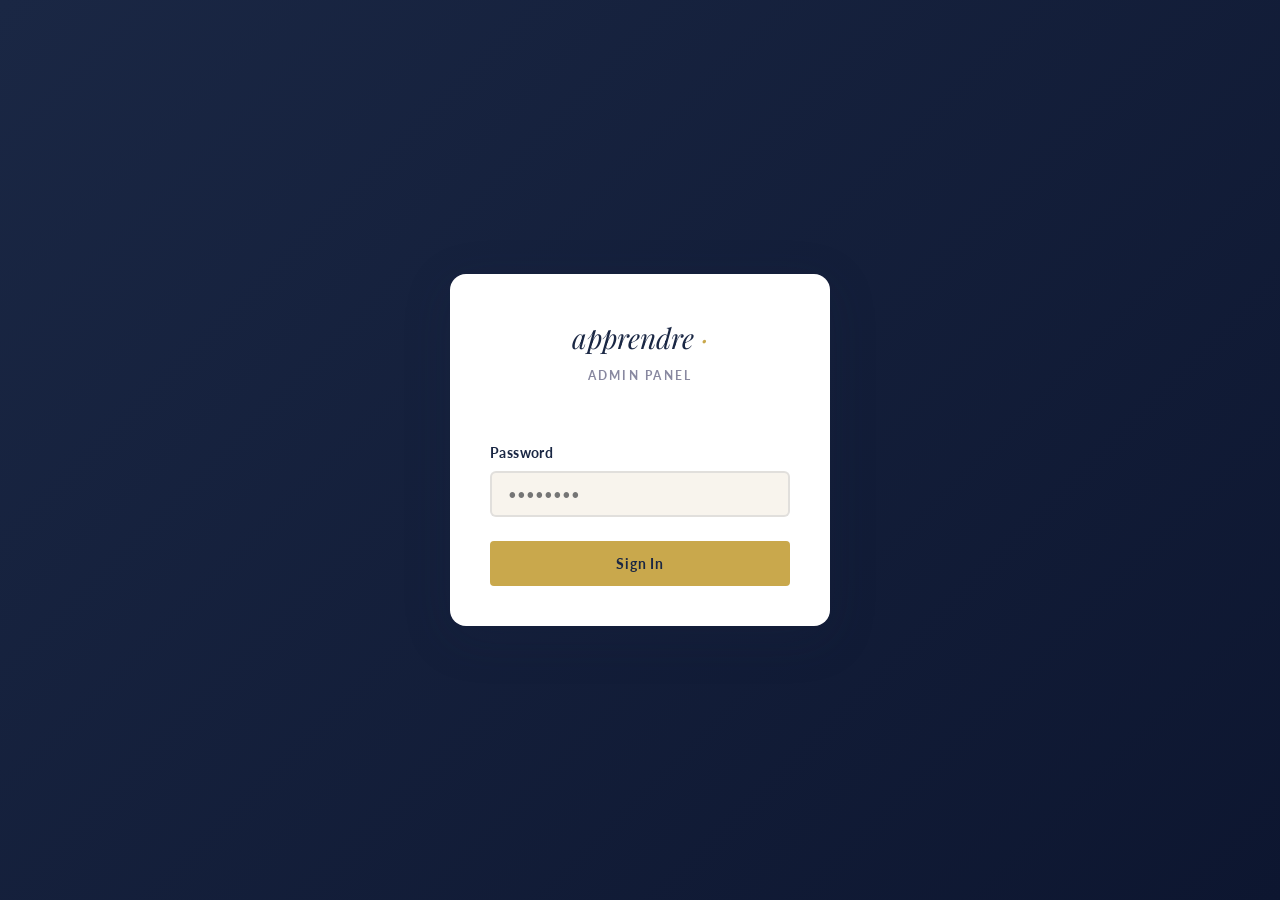
==== commit 71c351b4: "Fix admin layout that hid the courses table The fixed sidebar takes no grid column, so the main area" ====
--- a/admin.html
+++ b/admin.html
@@ -13,7 +13,7 @@
 
     .admin-layout {
       display: grid;
-      grid-template-columns: 240px 1fr;
+      grid-template-columns: minmax(0, 1fr); /* sidebar is position:fixed, so it takes no grid column */
       min-height: 100vh;
     }
 
@@ -28,6 +28,7 @@
       flex-direction: column;
       overflow-y: auto;
       z-index: 100;
+      transform: none; /* style.css hides this sidebar on small screens; this page has no toggle */
     }
 
     .sidebar-logo {
@@ -395,7 +396,6 @@
 
   <!-- ════════════════════════════════════════════════
        LOGIN OVERLAY
-       Password: apprendre2026
        Stored as SHA-256: 0495c2807471a7ac98d62ff6d716cfb844ec7304da061660eccb9801cb75e054
        To change password: run sha256('new-password') in DevTools and update PASS_HASH below
   ═════════════════════════════════════════════════ -->
@@ -528,7 +528,7 @@
                 <button class="btn btn-primary" onclick="openAddModal()"
                   style="padding:.5rem 1.1rem;font-size:.85rem">+ Add New Course</button>
                 <button class="btn btn-navy" onclick="generateJson()"
-                  style="padding:.5rem 1.1rem;font-size:.85rem">⬇ Generate JSON</button>
+                  style="padding:.5rem 1.1rem;font-size:.85rem">⬇ Generate File</button>
               </div>
             </div>
             <div class="table-wrap">
@@ -551,37 +551,37 @@
           </div>
 
           <!-- ════════════════════════════════════════
-               JSON EXPORT PANEL
+               EXPORT PANEL
                NOTE FOR DEVELOPERS:
                GitHub Pages serves static files — there is no server-side write capability.
-               Clicking "Download courses.json" saves the updated JSON to your local machine.
+               Clicking "Download courses-data.js" saves the updated catalogue to your local machine.
                To publish your changes:
                  1. Download the file using the button below
-                 2. Replace data/courses.json in your repository
-                    (drag-and-drop on GitHub.com → your repo → data/ folder works perfectly)
+                 2. Replace js/courses-data.js in your repository
+                    (drag-and-drop on GitHub.com → your repo → js/ folder works perfectly)
                  3. Commit the change — the live site will update automatically.
           ══════════════════════════════════════════ -->
           <div id="jsonPanel" style="display:none">
             <div class="json-panel">
               <div class="json-panel-header">
-                <h3>Generated courses.json</h3>
+                <h3>Generated courses-data.js</h3>
                 <button class="json-close" onclick="closeJsonPanel()" aria-label="Close">&times;</button>
               </div>
               <div class="json-note">
                 <strong>ℹ GitHub Pages is static</strong> — this panel cannot write files directly to the server.
-                To save your changes, download the file below and commit <code>data/courses.json</code>
+                To save your changes, download the file below and commit <code>js/courses-data.js</code>
                 to your repository. On GitHub.com you can drag-and-drop the file onto the
-                <code>data/</code> folder in your repo to replace it in one step.
+                <code>js/</code> folder in your repo to replace it in one step.
               </div>
               <textarea id="jsonOutput" class="json-textarea" readonly spellcheck="false"
-                aria-label="Generated courses.json content"></textarea>
+                aria-label="Generated courses-data.js content"></textarea>
               <div class="json-actions">
                 <button class="btn btn-outline" onclick="copyJson()"
                   style="color:var(--navy);border-color:rgba(26,39,68,.2)">
                   Copy to Clipboard
                 </button>
                 <button class="btn btn-primary" onclick="downloadJson()">
-                  ⬇ Download courses.json
+                  ⬇ Download courses-data.js
                 </button>
               </div>
             </div>
@@ -680,10 +680,10 @@
     </div>
   </div>
 
+  <script src="js/courses-data.js"></script>
   <script>
     /* ============================================================
        ADMIN PANEL — all logic self-contained (no external JS deps)
-       Password: apprendre2026
        SHA-256 hash stored below. To change password:
          1. Open DevTools console (F12)
          2. Run: sha256('your-new-password').then(h => console.log(h))
@@ -702,14 +702,6 @@
       return Array.from(new Uint8Array(buf))
         .map(b => b.toString(16).padStart(2, '0'))
         .join('');
-    }
-
-    /* ── Boot: check session ── */
-    if (sessionStorage.getItem('admin_auth') === '1') {
-      showShell();
-      loadCourses();
-    } else {
-      document.getElementById('loginOverlay').style.display = 'flex';
     }
 
     /* ── Login form ── */
@@ -728,7 +720,7 @@
         sessionStorage.setItem('admin_auth', '1');
         document.getElementById('loginOverlay').style.display = 'none';
         showShell();
-        await loadCourses();
+        loadCourses();
       } else {
         const box = document.getElementById('loginBox');
         box.classList.add('shake');
@@ -750,19 +742,15 @@
       location.reload();
     }
 
-    /* ── Load courses from JSON ── */
-    async function loadCourses() {
-      try {
-        const res  = await fetch('data/courses.json');
-        if (!res.ok) throw new Error('Fetch failed');
-        const data = await res.json();
-        adminCourses = data.courses;
-        renderDashboard();
-        renderCoursesTable();
-      } catch (err) {
-        console.error(err);
-        showToast('Could not load data/courses.json', 'error');
+    /* ── Load courses from js/courses-data.js (same file the public site reads) ── */
+    function loadCourses() {
+      if (!window.COURSES_DATA) {
+        showToast('Could not load js/courses-data.js', 'error');
+        return;
       }
+      adminCourses = window.COURSES_DATA.courses;
+      renderDashboard();
+      renderCoursesTable();
     }
 
     /* ── Labels ── */
@@ -916,7 +904,7 @@
       renderDashboard();
       renderCoursesTable();
       showToast(
-        editingId ? 'Course updated. Click "Generate JSON" to export.' : 'Course added. Click "Generate JSON" to export.',
+        editingId ? 'Course updated. Click "Generate File" to export.' : 'Course added. Click "Generate File" to export.',
         'success'
       );
     });
@@ -925,17 +913,21 @@
     function deleteCourse(id) {
       const c = adminCourses.find(x => x.id === id);
       if (!c) return;
-      if (!confirm(`Delete "${c.title}"?\n\nThis removes it from the admin view. Generate and commit the new JSON to make it permanent.`)) return;
+      if (!confirm(`Delete "${c.title}"?\n\nThis removes it from the admin view. Generate and commit the new file to make it permanent.`)) return;
       adminCourses = adminCourses.filter(x => x.id !== id);
       renderDashboard();
       renderCoursesTable();
-      showToast('Course removed. Generate JSON to export your changes.', 'success');
-    }
-
-    /* ── Generate JSON ── */
+      showToast('Course removed. Click "Generate File" to export your changes.', 'success');
+    }
+
+    /* ── Generate js/courses-data.js ── */
     function generateJson() {
       const json = JSON.stringify({ courses: adminCourses }, null, 2);
-      document.getElementById('jsonOutput').value = json;
+      document.getElementById('jsonOutput').value =
+        '/* ============================================================\n' +
+        '   courses-data.js — course catalogue (edit here to update)\n' +
+        '   ============================================================ */\n' +
+        `window.COURSES_DATA = ${json};\n`;
       const panel = document.getElementById('jsonPanel');
       panel.style.display = 'block';
       switchSection('coursesSection'); // make sure we're on courses tab
@@ -962,16 +954,16 @@
     function downloadJson() {
       const json = document.getElementById('jsonOutput').value;
       if (!json) { showToast('Generate the JSON first.', 'error'); return; }
-      const blob = new Blob([json], { type: 'application/json' });
+      const blob = new Blob([json], { type: 'text/javascript' });
       const url  = URL.createObjectURL(blob);
       const a    = document.createElement('a');
       a.href     = url;
-      a.download = 'courses.json';
+      a.download = 'courses-data.js';
       document.body.appendChild(a);
       a.click();
       document.body.removeChild(a);
       URL.revokeObjectURL(url);
-      showToast('Downloaded! Replace data/courses.json in your GitHub repo.', 'success');
+      showToast('Downloaded! Replace js/courses-data.js in your GitHub repo.', 'success');
     }
 
     /* ── Sidebar navigation ── */
@@ -1012,6 +1004,14 @@
         setTimeout(() => t.remove(), 300);
       }, 3800);
     }
+
+    /* ── Boot: check session (last, so everything above is defined) ── */
+    if (sessionStorage.getItem('admin_auth') === '1') {
+      showShell();
+      loadCourses();
+    } else {
+      document.getElementById('loginOverlay').style.display = 'flex';
+    }
   </script>
 </body>
 </html>
--- a/css/style.css
+++ b/css/style.css
@@ -166,8 +166,32 @@
   font-size: 1.5rem;
   color: var(--cream) !important;
   font-style: italic;
+  display: flex;
+  align-items: center;
+  gap: .55rem;
 }
 .navbar-brand span { color: var(--gold); }
+
+.navbar-logo {
+  width: 38px;
+  height: 38px;
+  border-radius: 50%;
+  object-fit: cover;
+  flex-shrink: 0;
+}
+
+.hero-logo {
+  width: 70px;
+  height: 70px;
+  border-radius: 50%;
+  object-fit: cover;
+  margin-bottom: 1rem;
+  box-shadow: 0 4px 24px rgba(0,0,0,.35);
+}
+
+@media (max-width: 480px) {
+  .hero-logo { width: 56px; height: 56px; }
+}
 
 .navbar-links {
   display: flex;
@@ -215,22 +239,21 @@
 
 /* ── Hero ── */
 .hero {
-  min-height: 100vh;
-  background: linear-gradient(135deg, var(--navy) 0%, #0f1a3d 100%);
+  padding: 140px 0 100px;
+  background-color: #1a2744;
+  background-image: linear-gradient(135deg, #1a2744 0%, #0f1a3d 100%);
   display: flex;
   align-items: center;
   position: relative;
   overflow: hidden;
-  padding: 100px 0 60px;
 }
 
 .hero::before {
   content: '';
   position: absolute;
   inset: 0;
-  background:
-    radial-gradient(ellipse at 70% 50%, rgba(201,168,76,.07) 0%, transparent 60%),
-    url("data:image/svg+xml,%3Csvg width='60' height='60' viewBox='0 0 60 60' xmlns='http://www.w3.org/2000/svg'%3E%3Cg fill='none' fill-rule='evenodd'%3E%3Cg fill='%23c9a84c' fill-opacity='0.03'%3E%3Cpath d='M36 34v-4h-2v4h-4v2h4v4h2v-4h4v-2h-4zm0-30V0h-2v4h-4v2h4v4h2V6h4V4h-4zM6 34v-4H4v4H0v2h4v4h2v-4h4v-2H6zM6 4V0H4v4H0v2h4v4h2V6h4V4H6z'/%3E%3C/g%3E%3C/g%3E%3C/svg%3E");
+  pointer-events: none;
+  background: radial-gradient(ellipse at 70% 50%, rgba(201,168,76,.1) 0%, transparent 60%);
 }
 
 .hero-content {
@@ -245,14 +268,14 @@
 
 .hero-title {
   font-size: clamp(2.25rem, 5vw, 3.5rem);
-  color: var(--cream);
+  color: #ffffff;
   margin-bottom: 1.25rem;
 }
 .hero-title em { color: var(--gold); font-style: italic; }
 
 .hero-description {
   font-size: 1.1rem;
-  color: rgba(248,244,237,.75);
+  color: rgba(255,255,255,.8);
   margin-bottom: 2rem;
   max-width: 480px;
 }
@@ -940,12 +963,13 @@
 
 /* ── Page Hero (inner pages) ── */
 .page-hero {
-  background: linear-gradient(135deg, var(--navy) 0%, #0f1a3d 100%);
+  background-color: #1a2744;
+  background-image: linear-gradient(135deg, #1a2744 0%, #0f1a3d 100%);
   padding: 120px 0 60px;
   text-align: center;
 }
-.page-hero h1 { color: var(--cream); font-size: clamp(2rem, 4vw, 3rem); margin-bottom: .75rem; }
-.page-hero p  { color: rgba(248,244,237,.65); font-size: 1.05rem; max-width: 540px; margin: 0 auto; }
+.page-hero h1 { color: #ffffff; font-size: clamp(2rem, 4vw, 3rem); margin-bottom: .75rem; }
+.page-hero p  { color: rgba(255,255,255,.75); font-size: 1.05rem; max-width: 540px; margin: 0 auto; }
 
 /* ── Footer ── */
 .footer {
@@ -1029,6 +1053,8 @@
 
 /* ── Hero centered variant (homepage) ── */
 .hero-centered-content {
+  position: relative;
+  z-index: 1;
   display: flex;
   flex-direction: column;
   align-items: center;
@@ -1171,7 +1197,7 @@
 
   /* Hero */
   .hero-stats { flex-wrap: wrap; gap: 1.5rem; }
-  .hero { padding: 88px 0 48px; }
+  .hero { padding: 100px 0 60px; }
 
   /* About text a touch smaller to breathe */
   .about-text { font-size: 1rem; }
